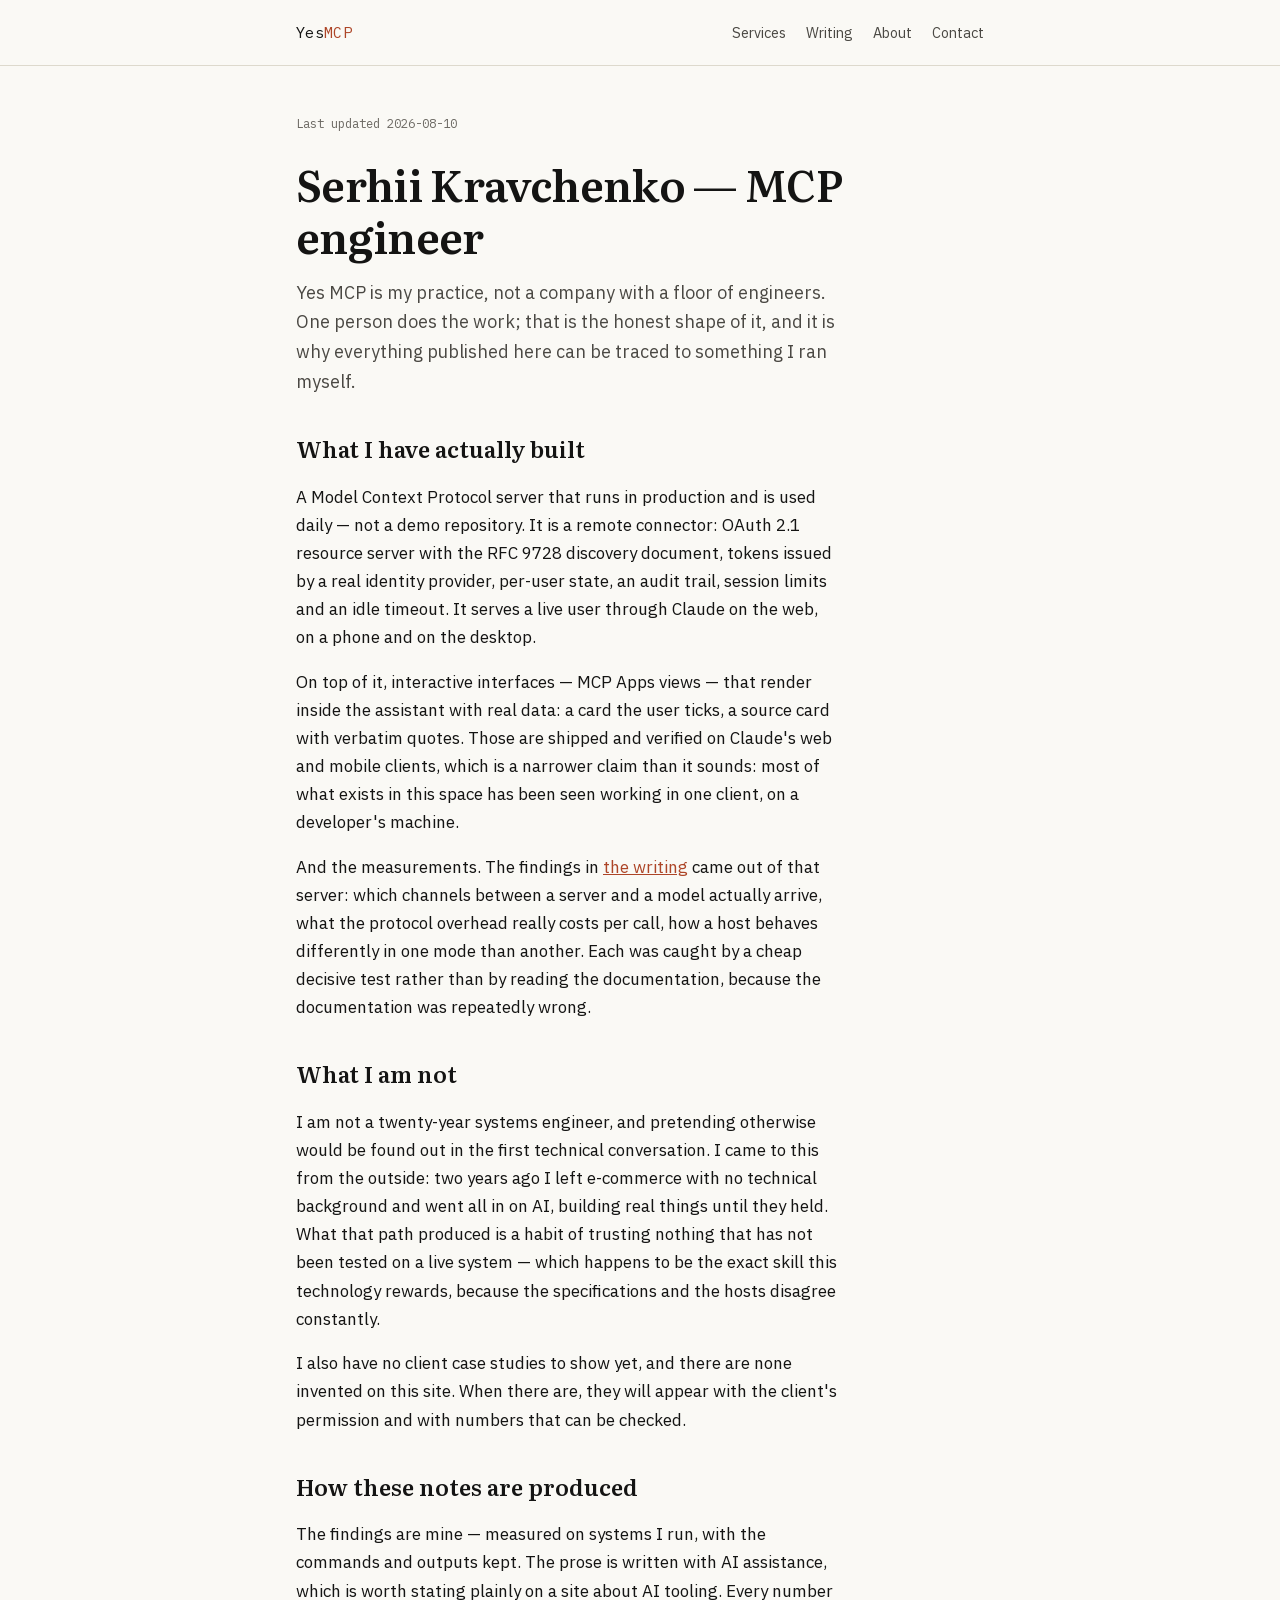
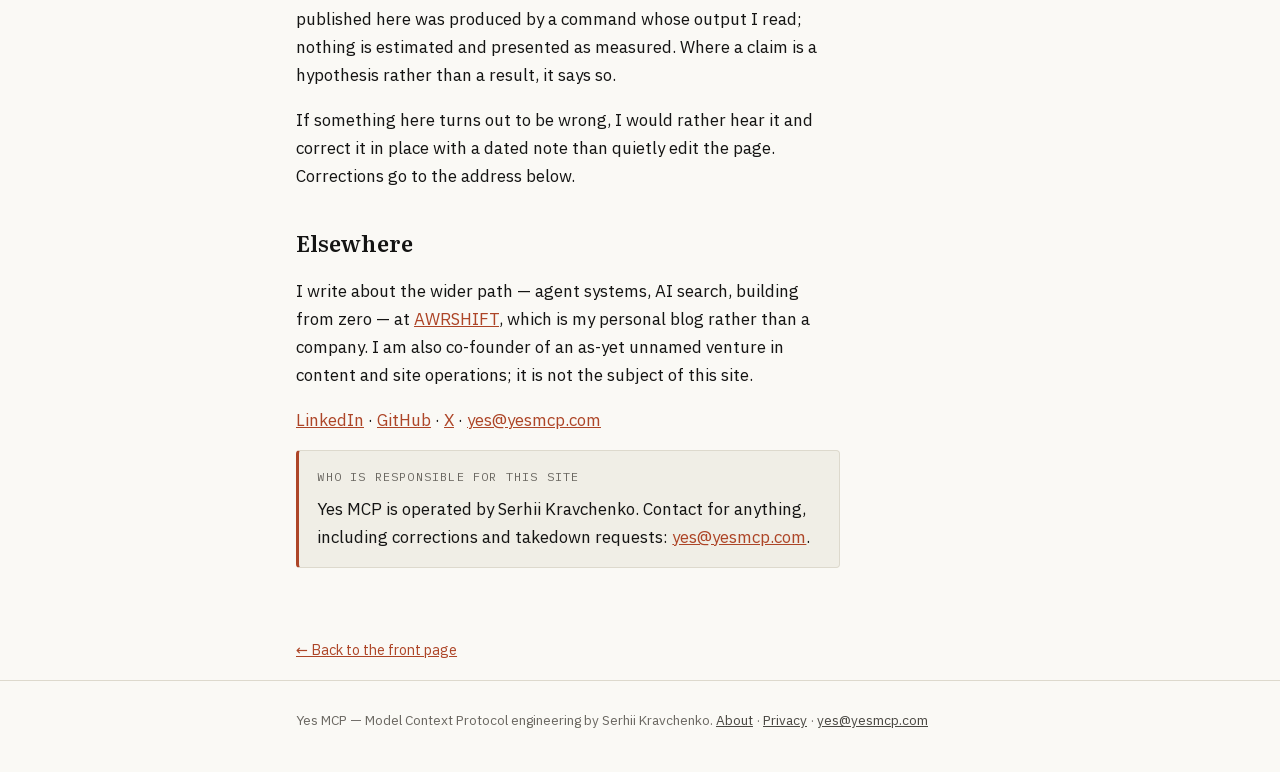
==== about/index.html @ 7359a3be "Personal identity: Serhii Kravchenko as the named MCP engineer behind the practice Owner decision 20" ====
<!doctype html>
<html lang="en">
<head>
<meta charset="utf-8">
<meta name="viewport" content="width=device-width, initial-scale=1">
<title>About — Serhii Kravchenko, MCP engineer — Yes MCP</title>
<meta name="description" content="Who runs Yes MCP, what has actually been built and measured, and how these notes are produced. Serhii Kravchenko — MCP engineer: production MCP servers, OAuth, and interactive UI inside AI assistants.">
<link rel="canonical" href="https://yesmcp.com/about/">
<meta property="og:title" content="About — Serhii Kravchenko, MCP engineer">
<meta property="og:description" content="Who runs Yes MCP, what has been built and measured, and how these notes are produced.">
<meta property="og:url" content="https://yesmcp.com/about/">
<meta property="og:type" content="profile">
<link rel="icon" type="image/svg+xml" href="/assets/favicon.svg">
<link rel="preload" href="/assets/fonts/plexsans-var.woff2" as="font" type="font/woff2" crossorigin>
<link rel="stylesheet" href="/assets/site.css">
<script type="application/ld+json">
{
  "@context": "https://schema.org",
  "@graph": [
    {
      "@type": "Person",
      "@id": "https://yesmcp.com/#serhii",
      "name": "Serhii Kravchenko",
      "jobTitle": "MCP engineer",
      "description": "MCP engineer. Builds and hardens Model Context Protocol servers for companies: production servers with OAuth 2.1, interactive MCP Apps interfaces inside AI assistants, and host-behaviour measurement. Writes up what was measured rather than what the specification promises.",
      "url": "https://yesmcp.com/about/",
      "worksFor": {"@id": "https://yesmcp.com/#organization"},
      "knowsAbout": ["Model Context Protocol", "MCP servers", "MCP Apps", "OAuth 2.1", "AI agent integration", "LLM tool design"],
      "sameAs": [
        "https://www.linkedin.com/in/awrshift/",
        "https://x.com/awrshift",
        "https://github.com/awrshift"
      ]
    },
    {
      "@type": "Organization",
      "@id": "https://yesmcp.com/#organization",
      "name": "Yes MCP",
      "url": "https://yesmcp.com/",
      "email": "yes@yesmcp.com",
      "founder": {"@id": "https://yesmcp.com/#serhii"},
      "sameAs": ["https://www.linkedin.com/company/yesmcp/"]
    },
    {
      "@type": "AboutPage",
      "@id": "https://yesmcp.com/about/#page",
      "url": "https://yesmcp.com/about/",
      "mainEntity": {"@id": "https://yesmcp.com/#serhii"},
      "isPartOf": {"@id": "https://yesmcp.com/#website"},
      "inLanguage": "en"
    }
  ]
}
</script>
</head>
<body>
<a class="skip" href="#main">Skip to content</a>

<header class="top">
  <div class="wrap top-in">
    <a class="mark" href="/">Yes<b>MCP</b></a>
    <nav class="nav"><a href="/#services">Services</a><a href="/#writing">Writing</a><a href="/about/">About</a><a href="/#contact">Contact</a></nav>
  </div>
</header>

<main class="wrap" id="main">
<article>
  <p class="meta">Last updated 2026-08-10</p>
  <h1>Serhii Kravchenko — MCP engineer</h1>

  <p class="lede">
    Yes MCP is my practice, not a company with a floor of engineers. One person does the work; that is
    the honest shape of it, and it is why everything published here can be traced to something I ran
    myself.
  </p>

  <h2>What I have actually built</h2>

  <p>
    A Model Context Protocol server that runs in production and is used daily — not a demo repository.
    It is a remote connector: OAuth 2.1 resource server with the RFC 9728 discovery document, tokens
    issued by a real identity provider, per-user state, an audit trail, session limits and an idle
    timeout. It serves a live user through Claude on the web, on a phone and on the desktop.
  </p>

  <p>
    On top of it, interactive interfaces — MCP Apps views — that render inside the assistant with real
    data: a card the user ticks, a source card with verbatim quotes. Those are shipped and verified on
    Claude's web and mobile clients, which is a narrower claim than it sounds: most of what exists in
    this space has been seen working in one client, on a developer's machine.
  </p>

  <p>
    And the measurements. The findings in <a href="/#writing">the writing</a> came out of that server:
    which channels between a server and a model actually arrive, what the protocol overhead really
    costs per call, how a host behaves differently in one mode than another. Each was caught by a
    cheap decisive test rather than by reading the documentation, because the documentation was
    repeatedly wrong.
  </p>

  <h2>What I am not</h2>

  <p>
    I am not a twenty-year systems engineer, and pretending otherwise would be found out in the first
    technical conversation. I came to this from the outside: two years ago I left e-commerce with no
    technical background and went all in on AI, building real things until they held. What that path
    produced is a habit of trusting nothing that has not been tested on a live system — which happens
    to be the exact skill this technology rewards, because the specifications and the hosts disagree
    constantly.
  </p>

  <p>
    I also have no client case studies to show yet, and there are none invented on this site. When
    there are, they will appear with the client's permission and with numbers that can be checked.
  </p>

  <h2>How these notes are produced</h2>

  <p>
    The findings are mine — measured on systems I run, with the commands and outputs kept. The prose is
    written with AI assistance, which is worth stating plainly on a site about AI tooling. Every number
    published here was produced by a command whose output I read; nothing is estimated and presented as
    measured. Where a claim is a hypothesis rather than a result, it says so.
  </p>

  <p>
    If something here turns out to be wrong, I would rather hear it and correct it in place with a
    dated note than quietly edit the page. Corrections go to the address below.
  </p>

  <h2>Elsewhere</h2>

  <p>
    I write about the wider path — agent systems, AI search, building from zero — at
    <a href="https://wp.awrshift.com/" rel="me">AWRSHIFT</a>, which is my personal blog rather than a
    company. I am also co-founder of an as-yet unnamed venture in content and site operations; it is
    not the subject of this site.
  </p>

  <p>
    <a href="https://www.linkedin.com/in/awrshift/" rel="me">LinkedIn</a> ·
    <a href="https://github.com/awrshift" rel="me">GitHub</a> ·
    <a href="https://x.com/awrshift" rel="me">X</a> ·
    <a href="mailto:yes@yesmcp.com">yes@yesmcp.com</a>
  </p>

  <div class="evidence">
    <p class="eyebrow">Who is responsible for this site</p>
    <p>
      Yes MCP is operated by Serhii Kravchenko. Contact for anything, including corrections and
      takedown requests: <a href="mailto:yes@yesmcp.com">yes@yesmcp.com</a>.
    </p>
  </div>

  <p><a class="back" href="/">← Back to the front page</a></p>
</article>
</main>

<footer>
  <div class="wrap">
    Yes MCP — Model Context Protocol engineering by Serhii Kravchenko.
    <a href="/about/">About</a> · <a href="/privacy/">Privacy</a> ·
    <a href="mailto:yes@yesmcp.com">yes@yesmcp.com</a>
  </div>
</footer>

</body>
</html>
---- assets/site.css ----
/* Yes MCP — expertise showcase. One stylesheet, no framework, no external domains.
   Fonts are self-hosted subsets carried over from the v2 landing (128 KB total). */

@font-face {
  font-family: 'Literata';
  src: url('/assets/fonts/literata-var.woff2') format('woff2-variations');
  font-weight: 200 900; font-style: normal; font-display: swap;
}
@font-face {
  font-family: 'Literata';
  src: url('/assets/fonts/literata-italic-600.woff2') format('woff2');
  font-weight: 600; font-style: italic; font-display: swap;
}
@font-face {
  font-family: 'Plex Sans';
  src: url('/assets/fonts/plexsans-var.woff2') format('woff2-variations');
  font-weight: 100 700; font-style: normal; font-display: swap;
}
@font-face {
  font-family: 'Plex Mono';
  src: url('/assets/fonts/plexmono-400.woff2') format('woff2');
  font-weight: 400; font-style: normal; font-display: swap;
}

:root {
  --paper: #faf9f5;
  --paper-2: #f0eee6;
  --ink: #141413;
  --ink-2: #4a4843;
  --ink-3: #6b6862;   /* 5.27:1 on paper, 4.78:1 on paper-2 — WCAG AA at any size (was #77746c = 4.43/4.02, failed) */
  --rule: #ddd9cd;
  --accent: #ad4527;  /* 5.45:1 / 4.94:1 — AA on both surfaces (was #b8492a = 4.49 on paper-2, borderline) */
  --measure: 34rem;
  color-scheme: light;
}

*, *::before, *::after { box-sizing: border-box; }
html { -webkit-text-size-adjust: 100%; }
body {
  margin: 0;
  background: var(--paper);
  color: var(--ink);
  font-family: 'Plex Sans', ui-sans-serif, system-ui, sans-serif;
  font-size: 17px;
  line-height: 1.65;
  font-synthesis-weight: none;
}

/* Skip-link: keyboard users should not tab the masthead on every page. */
.skip {
  position: absolute; left: -9999px; top: 0; z-index: 10;
  background: var(--ink); color: var(--paper); padding: 0.6rem 1rem;
  text-decoration: none; border-radius: 0 0 4px 0;
}
.skip:focus { left: 0; }

/* ── layout ─────────────────────────────────────────────────────────── */
.wrap { max-width: 46rem; margin: 0 auto; padding: 0 1.5rem; }
main { padding-bottom: 5rem; }
section { padding: 3.5rem 0; border-top: 1px solid var(--rule); }
section:first-of-type { border-top: 0; }

/* ── masthead ───────────────────────────────────────────────────────── */
.top { border-bottom: 1px solid var(--rule); }
.top-in {
  display: flex; align-items: baseline; justify-content: space-between;
  gap: 1rem; padding-top: 1.25rem; padding-bottom: 1.25rem;
}
.mark {
  font-family: 'Plex Mono', ui-monospace, monospace;
  font-size: 0.95rem; letter-spacing: 0.02em;
  text-decoration: none; color: var(--ink); white-space: nowrap;
}
.mark b { font-weight: 400; color: var(--accent); }
.nav { display: flex; gap: 1.25rem; font-size: 0.9rem; }
.nav a { color: var(--ink-2); text-decoration: none; }
.nav a:hover { color: var(--accent); }

/* ── type ───────────────────────────────────────────────────────────── */
h1, h2, h3 { font-family: 'Literata', Georgia, serif; font-weight: 600; line-height: 1.2; }
h1 { font-size: clamp(1.9rem, 4.5vw, 2.7rem); margin: 0 0 1rem; letter-spacing: -0.015em; }
h2 { font-size: 1.4rem; margin: 0 0 1.25rem; }
h3 { font-size: 1.06rem; margin: 0 0 0.35rem; font-weight: 600; }
p { margin: 0 0 1.05rem; max-width: var(--measure); }
a { color: var(--accent); }
.lede { font-size: 1.12rem; color: var(--ink-2); max-width: var(--measure); }
.eyebrow {
  font-family: 'Plex Mono', monospace; font-size: 0.74rem; letter-spacing: 0.1em;
  text-transform: uppercase; color: var(--ink-3); margin: 0 0 0.9rem;
}
code, .mono { font-family: 'Plex Mono', ui-monospace, monospace; font-size: 0.88em; }
code { background: var(--paper-2); padding: 0.1em 0.32em; border-radius: 3px; }
pre {
  background: var(--paper-2); border: 1px solid var(--rule); border-radius: 6px;
  padding: 0.9rem 1rem; overflow-x: auto; font-size: 0.82rem; line-height: 1.55;
  margin: 0 0 1.4rem;
}
pre code { background: none; padding: 0; }
blockquote {
  margin: 0 0 1.4rem; padding-left: 1rem; border-left: 3px solid var(--rule);
  color: var(--ink-2); font-style: italic;
}

/* ── services ───────────────────────────────────────────────────────── */
.grid { display: grid; gap: 1.6rem; grid-template-columns: 1fr; }
@media (min-width: 44rem) { .grid { grid-template-columns: 1fr 1fr; gap: 1.8rem 2.4rem; } }
.grid p { font-size: 0.96rem; color: var(--ink-2); margin: 0; }

/* ── writing list ───────────────────────────────────────────────────── */
.posts { list-style: none; margin: 0; padding: 0; }
.posts li { padding: 1.15rem 0; border-top: 1px solid var(--rule); }
.posts li:first-child { border-top: 0; padding-top: 0; }
.posts a { text-decoration: none; color: var(--ink); }
.posts a:hover .t { color: var(--accent); }
.posts .t { font-family: 'Literata', Georgia, serif; font-size: 1.1rem; font-weight: 600; display: block; }
.posts .d {
  font-family: 'Plex Mono', monospace; font-size: 0.75rem; color: var(--ink-3);
  display: block; margin-bottom: 0.2rem;
}
.posts .s { font-size: 0.95rem; color: var(--ink-2); margin: 0.3rem 0 0; max-width: var(--measure); }

/* ── article ────────────────────────────────────────────────────────── */
article { padding: 3rem 0 0; }
article h2 { margin-top: 2.5rem; }
article ul { max-width: var(--measure); padding-left: 1.15rem; }
article li { margin-bottom: 0.5rem; }
.meta {
  font-family: 'Plex Mono', monospace; font-size: 0.76rem; color: var(--ink-3);
  margin: 0 0 1.5rem;
}
.back { display: inline-block; margin-top: 3rem; font-size: 0.9rem; }

/* Facts we measured ourselves get a visible frame — the whole point of this site. */
.evidence {
  background: var(--paper-2); border: 1px solid var(--rule); border-left: 3px solid var(--accent);
  border-radius: 4px; padding: 1rem 1.15rem; margin: 0 0 1.4rem; max-width: var(--measure);
}
.evidence p:last-child { margin-bottom: 0; }
.evidence .eyebrow { margin-bottom: 0.5rem; }

/* ── contact ────────────────────────────────────────────────────────── */
.cta-row { display: flex; flex-wrap: wrap; gap: 0.7rem; margin-top: 1.3rem; }
.btn {
  display: inline-block; padding: 0.68rem 1.25rem; border-radius: 5px;
  text-decoration: none; font-size: 0.95rem; border: 1px solid var(--ink);
}
.btn-primary { background: var(--ink); color: var(--paper); }
.btn-primary:hover { background: var(--accent); border-color: var(--accent); }
.btn-ghost { color: var(--ink); }
.btn-ghost:hover { border-color: var(--accent); color: var(--accent); }

/* ── footer ─────────────────────────────────────────────────────────── */
footer {
  border-top: 1px solid var(--rule); padding: 1.75rem 0 2.5rem;
  font-size: 0.85rem; color: var(--ink-3);
}
footer a { color: var(--ink-2); }
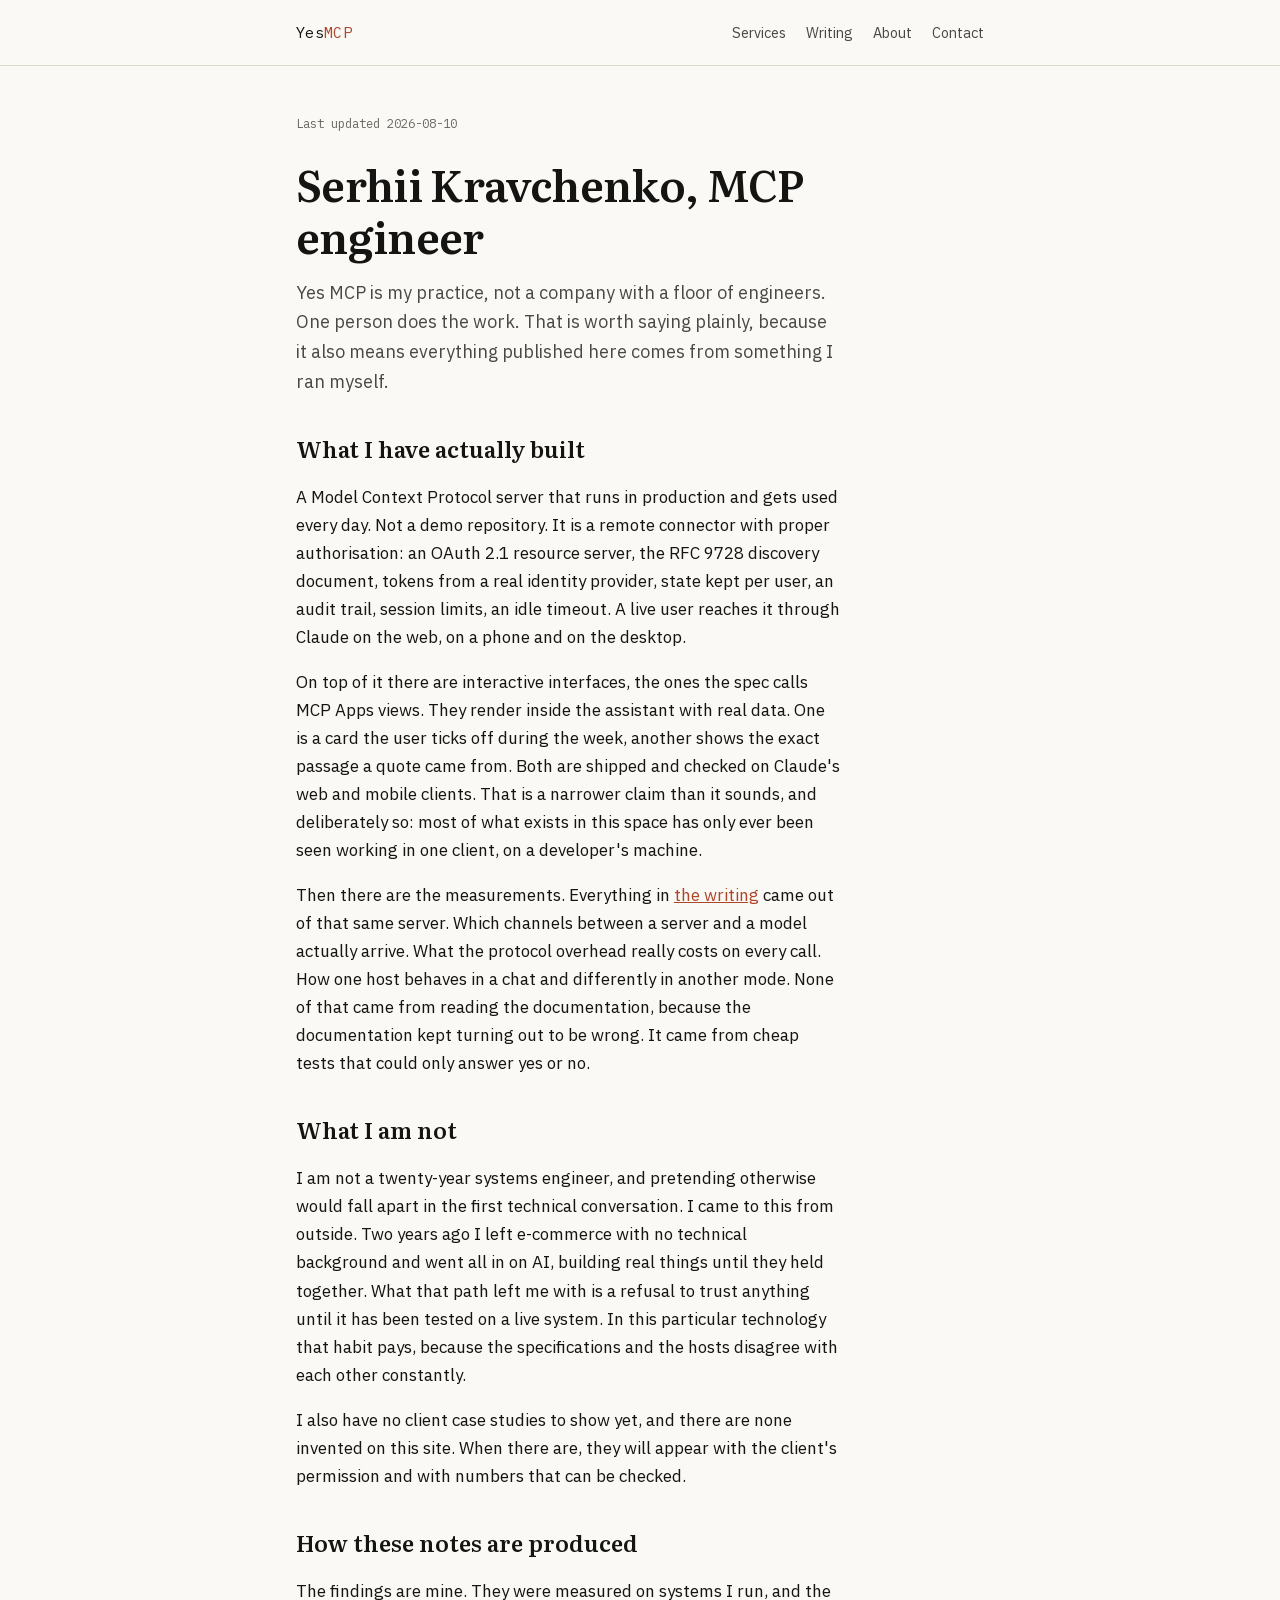
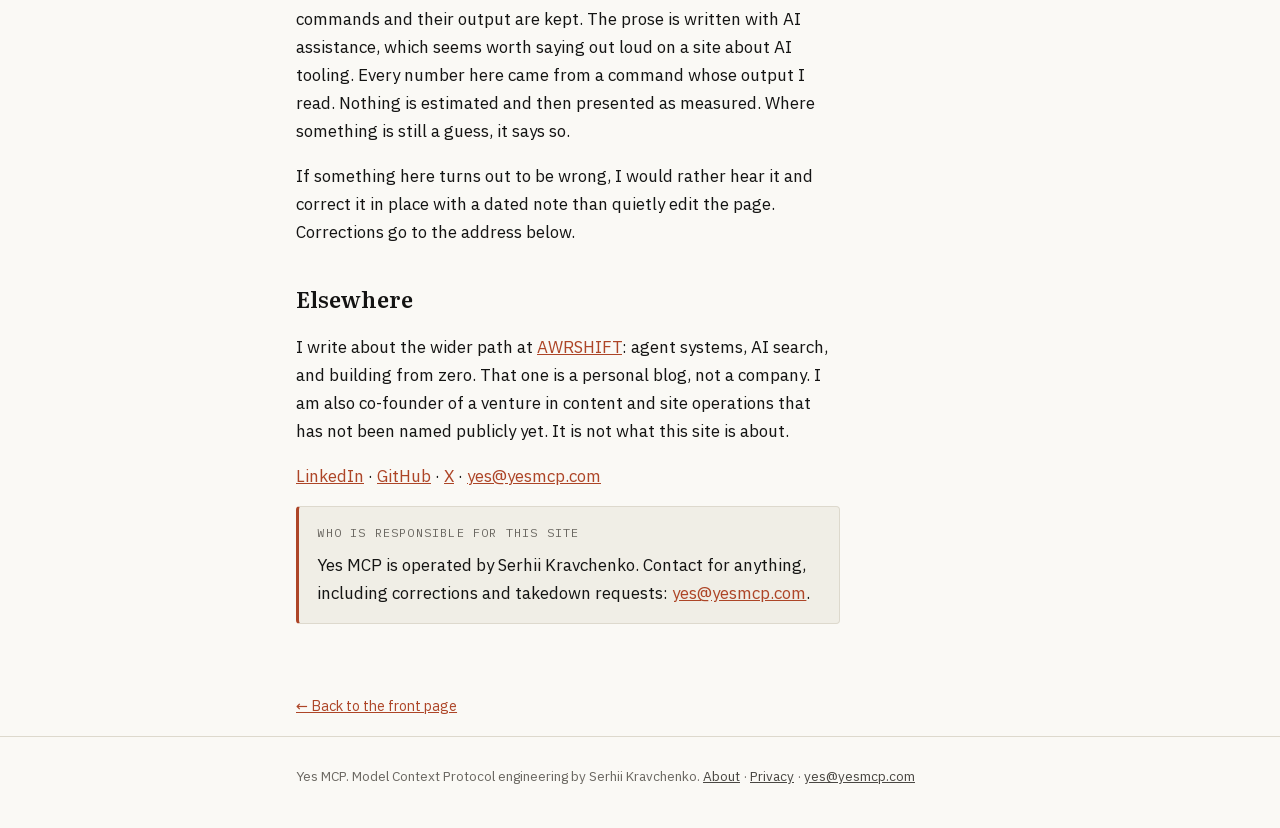
==== commit da650e58: "Edit pass: remove every em-dash and the machine cadence with it Owner feedback: the text read like A" ====
--- a/about/index.html
+++ b/about/index.html
@@ -3,10 +3,10 @@
 <head>
 <meta charset="utf-8">
 <meta name="viewport" content="width=device-width, initial-scale=1">
-<title>About — Serhii Kravchenko, MCP engineer — Yes MCP</title>
-<meta name="description" content="Who runs Yes MCP, what has actually been built and measured, and how these notes are produced. Serhii Kravchenko — MCP engineer: production MCP servers, OAuth, and interactive UI inside AI assistants.">
+<title>About: Serhii Kravchenko, MCP engineer | Yes MCP</title>
+<meta name="description" content="Who runs Yes MCP, what has actually been built and measured, and how these notes are produced. Serhii Kravchenko, MCP engineer: production MCP servers, OAuth, and interactive UI inside AI assistants.">
 <link rel="canonical" href="https://yesmcp.com/about/">
-<meta property="og:title" content="About — Serhii Kravchenko, MCP engineer">
+<meta property="og:title" content="About: Serhii Kravchenko, MCP engineer">
 <meta property="og:description" content="Who runs Yes MCP, what has been built and measured, and how these notes are produced.">
 <meta property="og:url" content="https://yesmcp.com/about/">
 <meta property="og:type" content="profile">
@@ -22,7 +22,7 @@
       "@id": "https://yesmcp.com/#serhii",
       "name": "Serhii Kravchenko",
       "jobTitle": "MCP engineer",
-      "description": "MCP engineer. Builds and hardens Model Context Protocol servers for companies: production servers with OAuth 2.1, interactive MCP Apps interfaces inside AI assistants, and host-behaviour measurement. Writes up what was measured rather than what the specification promises.",
+      "description": "MCP engineer. Builds and hardens Model Context Protocol servers for companies: production servers with OAuth 2.1, interactive MCP Apps interfaces inside AI assistants, and measurement of how hosts really behave. Writes up what was measured, not what the specification promises.",
       "url": "https://yesmcp.com/about/",
       "worksFor": {"@id": "https://yesmcp.com/#organization"},
       "knowsAbout": ["Model Context Protocol", "MCP servers", "MCP Apps", "OAuth 2.1", "AI agent integration", "LLM tool design"],
@@ -66,47 +66,49 @@
 <main class="wrap" id="main">
 <article>
   <p class="meta">Last updated 2026-08-10</p>
-  <h1>Serhii Kravchenko — MCP engineer</h1>
+  <h1>Serhii Kravchenko, MCP engineer</h1>
 
   <p class="lede">
-    Yes MCP is my practice, not a company with a floor of engineers. One person does the work; that is
-    the honest shape of it, and it is why everything published here can be traced to something I ran
+    Yes MCP is my practice, not a company with a floor of engineers. One person does the work. That is
+    worth saying plainly, because it also means everything published here comes from something I ran
     myself.
   </p>
 
   <h2>What I have actually built</h2>
 
   <p>
-    A Model Context Protocol server that runs in production and is used daily — not a demo repository.
-    It is a remote connector: OAuth 2.1 resource server with the RFC 9728 discovery document, tokens
-    issued by a real identity provider, per-user state, an audit trail, session limits and an idle
-    timeout. It serves a live user through Claude on the web, on a phone and on the desktop.
+    A Model Context Protocol server that runs in production and gets used every day. Not a demo
+    repository. It is a remote connector with proper authorisation: an OAuth 2.1 resource server,
+    the RFC 9728 discovery document, tokens from a real identity provider, state kept per user, an
+    audit trail, session limits, an idle timeout. A live user reaches it through Claude on the web,
+    on a phone and on the desktop.
   </p>
 
   <p>
-    On top of it, interactive interfaces — MCP Apps views — that render inside the assistant with real
-    data: a card the user ticks, a source card with verbatim quotes. Those are shipped and verified on
-    Claude's web and mobile clients, which is a narrower claim than it sounds: most of what exists in
-    this space has been seen working in one client, on a developer's machine.
+    On top of it there are interactive interfaces, the ones the spec calls MCP Apps views. They render
+    inside the assistant with real data. One is a card the user ticks off during the week, another shows
+    the exact passage a quote came from. Both are shipped and checked on Claude's web and mobile
+    clients. That is a narrower claim than it sounds, and deliberately so: most of what exists in this
+    space has only ever been seen working in one client, on a developer's machine.
   </p>
 
   <p>
-    And the measurements. The findings in <a href="/#writing">the writing</a> came out of that server:
-    which channels between a server and a model actually arrive, what the protocol overhead really
-    costs per call, how a host behaves differently in one mode than another. Each was caught by a
-    cheap decisive test rather than by reading the documentation, because the documentation was
-    repeatedly wrong.
+    Then there are the measurements. Everything in <a href="/#writing">the writing</a> came out of that
+    same server. Which channels between a server and a model actually arrive. What the protocol
+    overhead really costs on every call. How one host behaves in a chat and differently in another
+    mode. None of that came from reading the documentation, because the documentation kept turning
+    out to be wrong. It came from cheap tests that could only answer yes or no.
   </p>
 
   <h2>What I am not</h2>
 
   <p>
-    I am not a twenty-year systems engineer, and pretending otherwise would be found out in the first
-    technical conversation. I came to this from the outside: two years ago I left e-commerce with no
-    technical background and went all in on AI, building real things until they held. What that path
-    produced is a habit of trusting nothing that has not been tested on a live system — which happens
-    to be the exact skill this technology rewards, because the specifications and the hosts disagree
-    constantly.
+    I am not a twenty-year systems engineer, and pretending otherwise would fall apart in the first
+    technical conversation. I came to this from outside. Two years ago I left e-commerce with no
+    technical background and went all in on AI, building real things until they held together. What
+    that path left me with is a refusal to trust anything until it has been tested on a live system.
+    In this particular technology that habit pays, because the specifications and the hosts disagree
+    with each other constantly.
   </p>
 
   <p>
@@ -117,10 +119,10 @@
   <h2>How these notes are produced</h2>
 
   <p>
-    The findings are mine — measured on systems I run, with the commands and outputs kept. The prose is
-    written with AI assistance, which is worth stating plainly on a site about AI tooling. Every number
-    published here was produced by a command whose output I read; nothing is estimated and presented as
-    measured. Where a claim is a hypothesis rather than a result, it says so.
+    The findings are mine. They were measured on systems I run, and the commands and their output are
+    kept. The prose is written with AI assistance, which seems worth saying out loud on a site about AI
+    tooling. Every number here came from a command whose output I read. Nothing is estimated and then
+    presented as measured. Where something is still a guess, it says so.
   </p>
 
   <p>
@@ -131,10 +133,10 @@
   <h2>Elsewhere</h2>
 
   <p>
-    I write about the wider path — agent systems, AI search, building from zero — at
-    <a href="https://wp.awrshift.com/" rel="me">AWRSHIFT</a>, which is my personal blog rather than a
-    company. I am also co-founder of an as-yet unnamed venture in content and site operations; it is
-    not the subject of this site.
+    I write about the wider path at <a href="https://wp.awrshift.com/" rel="me">AWRSHIFT</a>: agent
+    systems, AI search, and building from zero. That one is a personal blog, not a company. I am also
+    co-founder of a venture in content and site operations that has not been named publicly yet. It is
+    not what this site is about.
   </p>
 
   <p>
@@ -158,7 +160,7 @@
 
 <footer>
   <div class="wrap">
-    Yes MCP — Model Context Protocol engineering by Serhii Kravchenko.
+    Yes MCP. Model Context Protocol engineering by Serhii Kravchenko.
     <a href="/about/">About</a> · <a href="/privacy/">Privacy</a> ·
     <a href="mailto:yes@yesmcp.com">yes@yesmcp.com</a>
   </div>
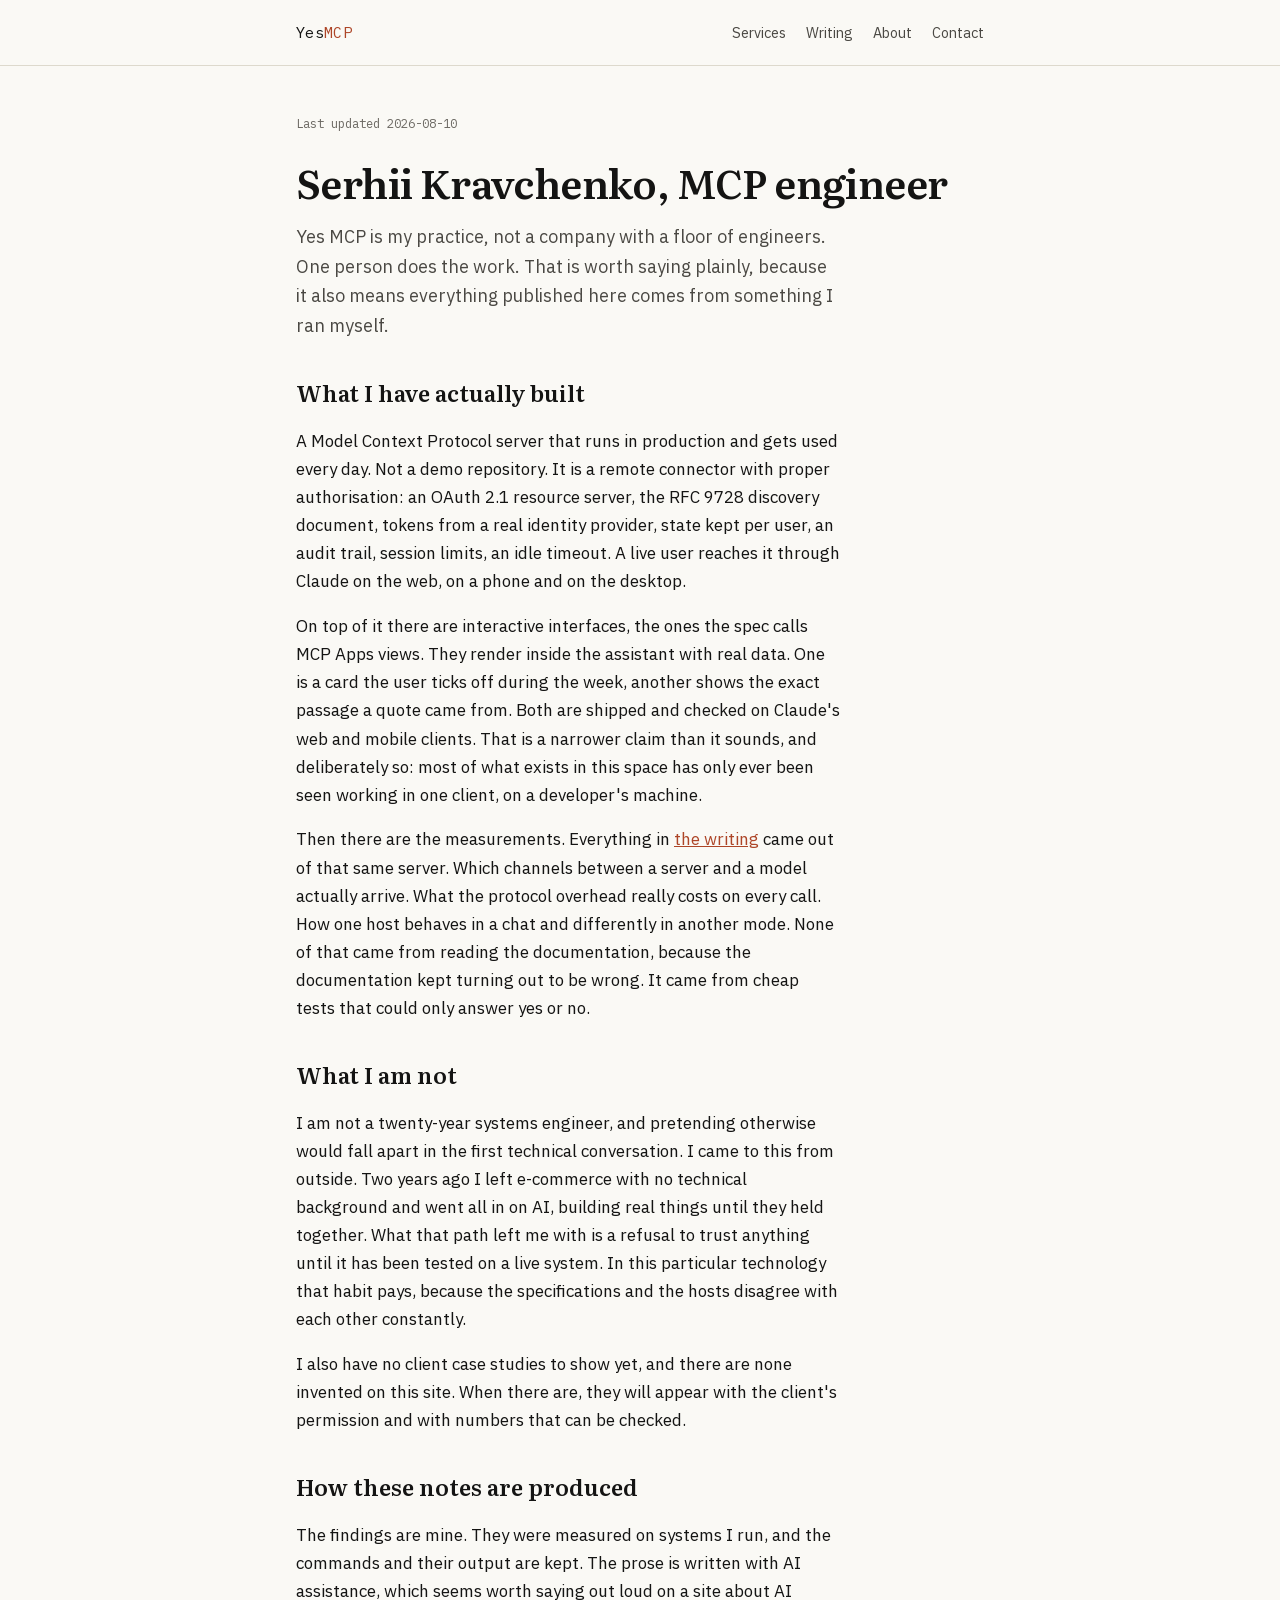
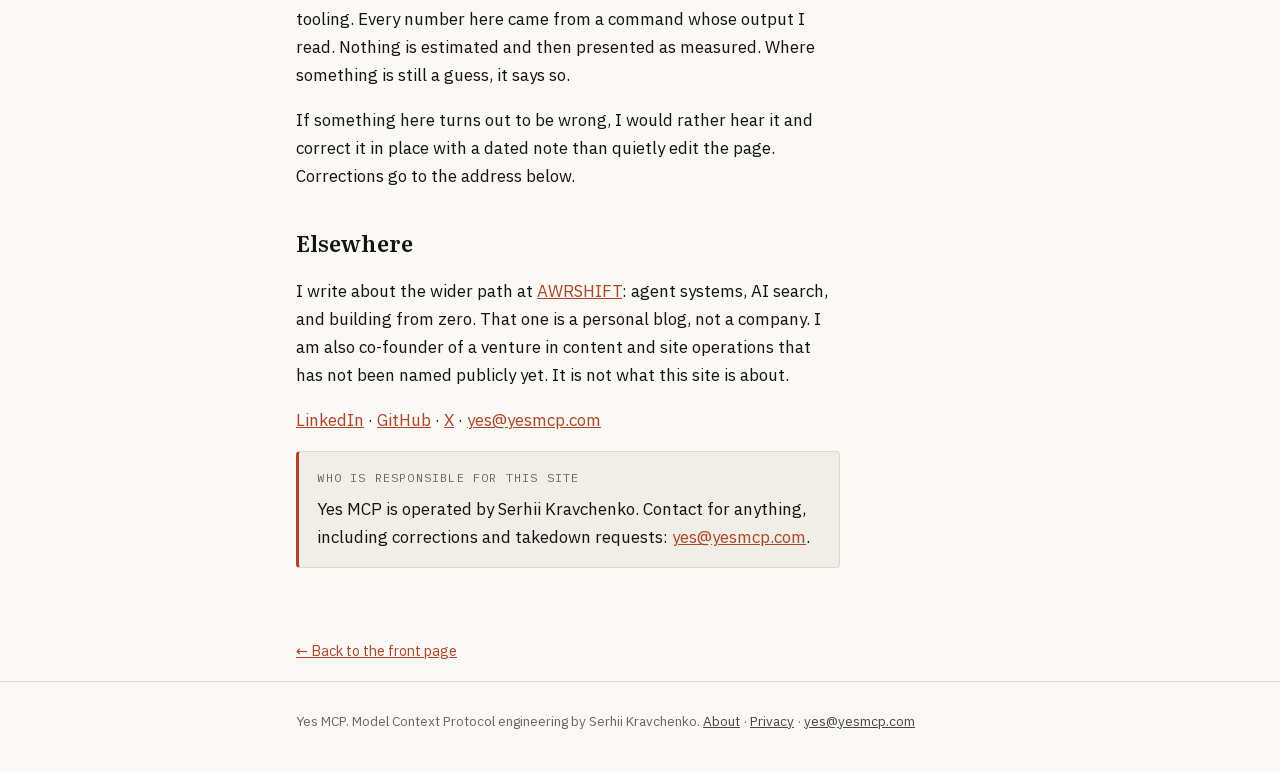
==== commit 6c7c26b9: "About: name and title hold one line on desktop Measured rather than guessed: at the shared h1 size t" ====
--- a/about/index.html
+++ b/about/index.html
@@ -66,7 +66,7 @@
 <main class="wrap" id="main">
 <article>
   <p class="meta">Last updated 2026-08-10</p>
-  <h1>Serhii Kravchenko, MCP engineer</h1>
+  <h1 class="h1-name">Serhii Kravchenko, MCP engineer</h1>
 
   <p class="lede">
     Yes MCP is my practice, not a company with a floor of engineers. One person does the work. That is
--- a/assets/site.css
+++ b/assets/site.css
@@ -79,6 +79,14 @@
 /* ── type ───────────────────────────────────────────────────────────── */
 h1, h2, h3 { font-family: 'Literata', Georgia, serif; font-weight: 600; line-height: 1.2; }
 h1 { font-size: clamp(1.9rem, 4.5vw, 2.7rem); margin: 0 0 1rem; letter-spacing: -0.015em; }
+/* Имя + должность должны стоять одной строкой на десктопе: при 2.7rem строка
+   шире колонки ровно на 10px (замерено 2026-08-10, 698px против 688px).
+   На узком экране 30 знаков в строку не влезут ни при каком читаемом кегле,
+   поэтому там разрешаем перенос и балансируем его по запятой. */
+h1.h1-name {
+  font-size: clamp(1.55rem, 3.4vw, 2.5rem);
+  text-wrap: balance;
+}
 h2 { font-size: 1.4rem; margin: 0 0 1.25rem; }
 h3 { font-size: 1.06rem; margin: 0 0 0.35rem; font-weight: 600; }
 p { margin: 0 0 1.05rem; max-width: var(--measure); }
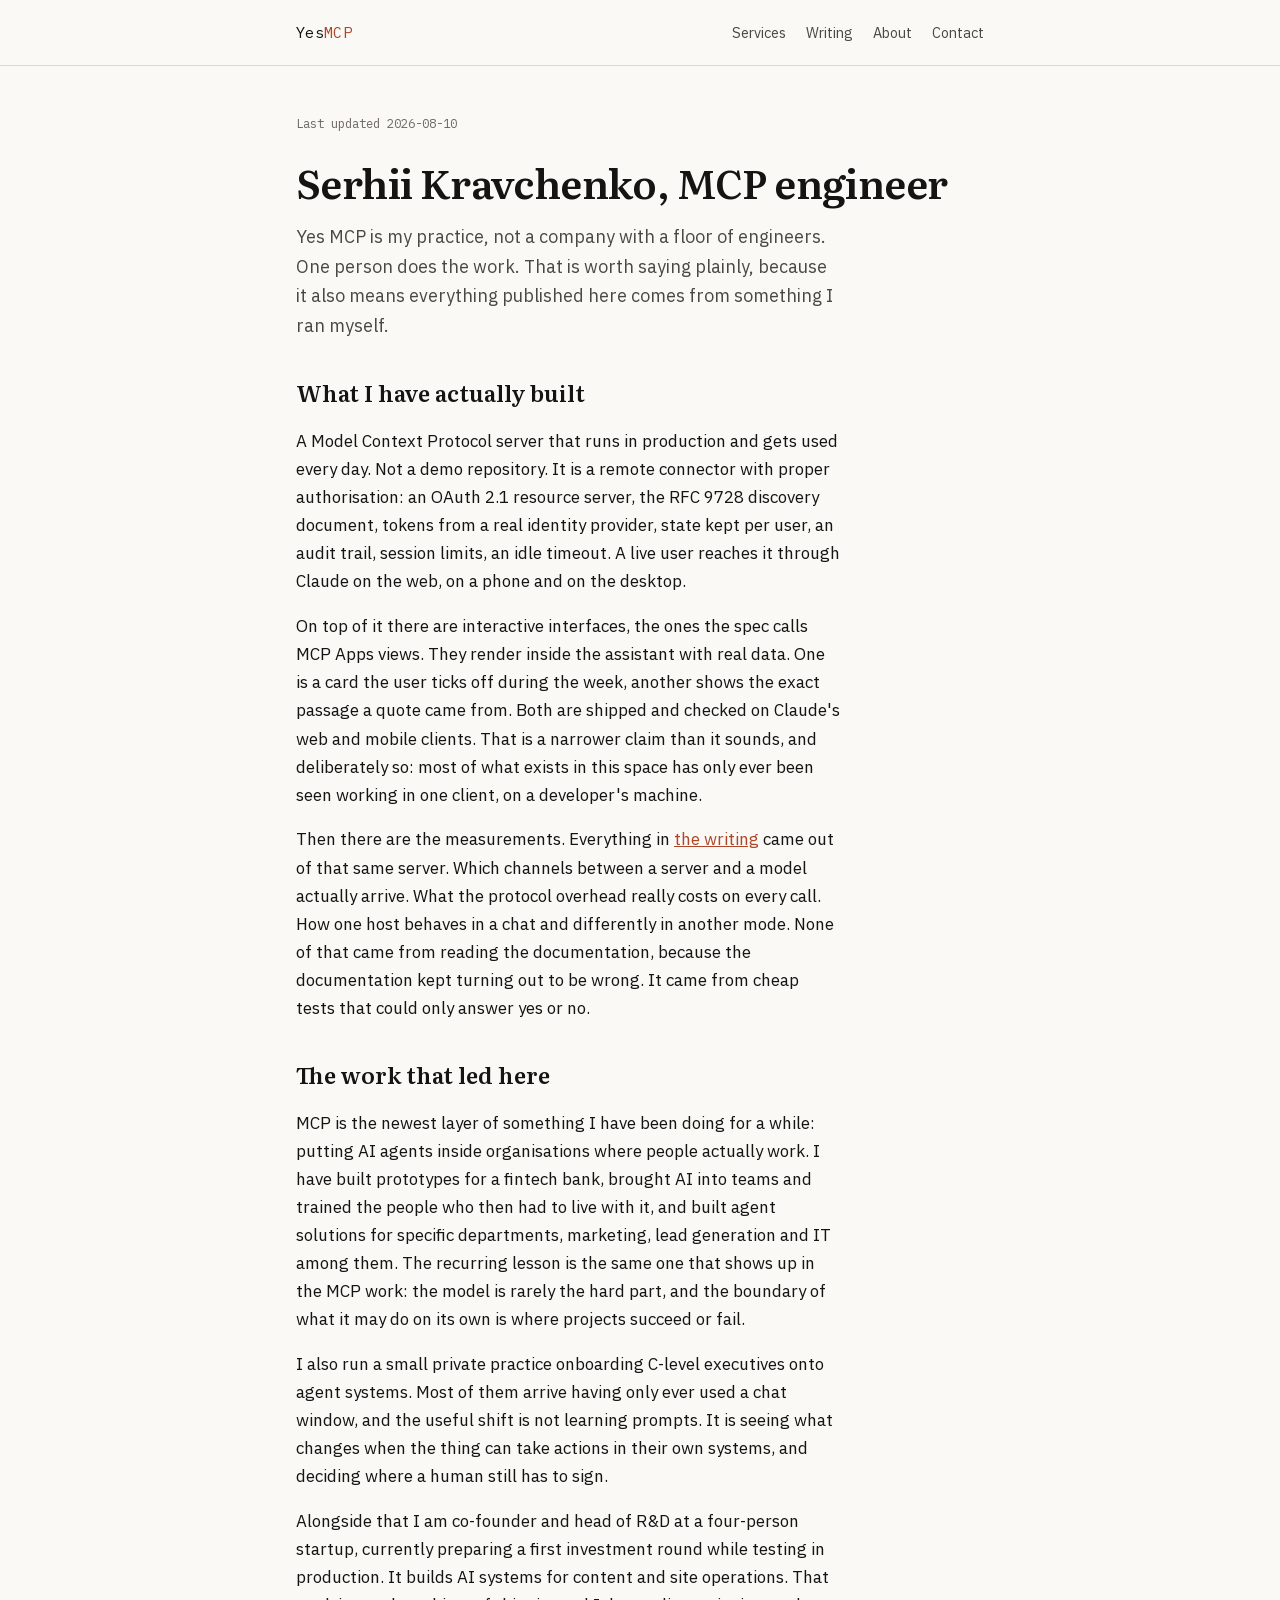
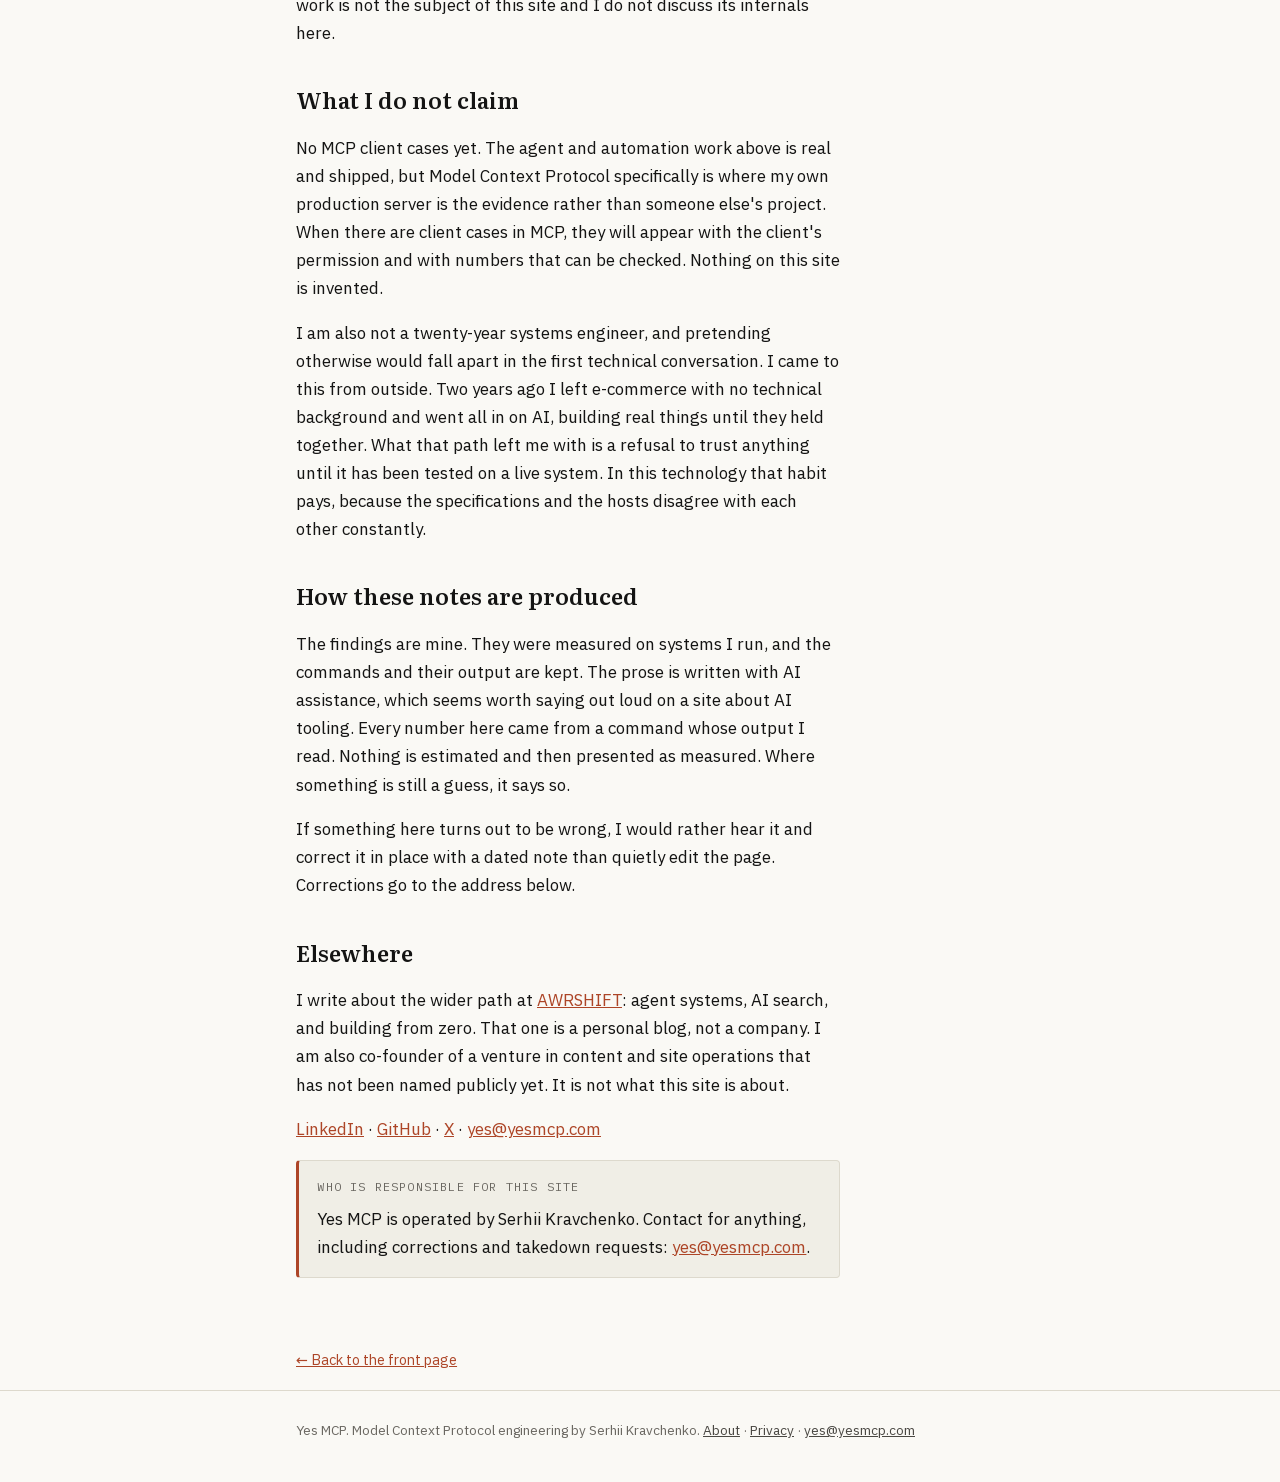
==== commit 9ccafcad: "About: correct the record, the missing cases were only ever an MCP gap The page claimed no client ca" ====
--- a/about/index.html
+++ b/about/index.html
@@ -4,7 +4,7 @@
 <meta charset="utf-8">
 <meta name="viewport" content="width=device-width, initial-scale=1">
 <title>About: Serhii Kravchenko, MCP engineer | Yes MCP</title>
-<meta name="description" content="Who runs Yes MCP, what has actually been built and measured, and how these notes are produced. Serhii Kravchenko, MCP engineer: production MCP servers, OAuth, and interactive UI inside AI assistants.">
+<meta name="description" content="Who runs Yes MCP: Serhii Kravchenko, MCP engineer. A production MCP server with OAuth and interactive UI inside AI assistants, plus years of putting AI agents into real teams across HR, sales, marketing and IT.">
 <link rel="canonical" href="https://yesmcp.com/about/">
 <meta property="og:title" content="About: Serhii Kravchenko, MCP engineer">
 <meta property="og:description" content="Who runs Yes MCP, what has been built and measured, and how these notes are produced.">
@@ -22,10 +22,10 @@
       "@id": "https://yesmcp.com/#serhii",
       "name": "Serhii Kravchenko",
       "jobTitle": "MCP engineer",
-      "description": "MCP engineer. Builds and hardens Model Context Protocol servers for companies: production servers with OAuth 2.1, interactive MCP Apps interfaces inside AI assistants, and measurement of how hosts really behave. Writes up what was measured, not what the specification promises.",
+      "description": "MCP engineer. Builds and hardens Model Context Protocol servers for companies: production servers with OAuth 2.1, interactive MCP Apps interfaces inside AI assistants, and measurement of how hosts really behave. Has deployed AI agents inside organisations across HR, sales, marketing, lead generation and IT, trained the teams that use them, and onboards C-level executives onto agent systems. Co-founder and head of R&D at a startup building AI systems for content and site operations.",
       "url": "https://yesmcp.com/about/",
       "worksFor": {"@id": "https://yesmcp.com/#organization"},
-      "knowsAbout": ["Model Context Protocol", "MCP servers", "MCP Apps", "OAuth 2.1", "AI agent integration", "LLM tool design"],
+      "knowsAbout": ["Model Context Protocol", "MCP servers", "MCP Apps", "OAuth 2.1", "AI agent integration", "LLM tool design", "AI adoption in organisations", "agent systems for HR and sales", "executive AI onboarding"],
       "sameAs": [
         "https://www.linkedin.com/in/awrshift/",
         "https://x.com/awrshift",
@@ -100,20 +100,46 @@
     out to be wrong. It came from cheap tests that could only answer yes or no.
   </p>
 
-  <h2>What I am not</h2>
+  <h2>The work that led here</h2>
 
   <p>
-    I am not a twenty-year systems engineer, and pretending otherwise would fall apart in the first
-    technical conversation. I came to this from outside. Two years ago I left e-commerce with no
-    technical background and went all in on AI, building real things until they held together. What
-    that path left me with is a refusal to trust anything until it has been tested on a live system.
-    In this particular technology that habit pays, because the specifications and the hosts disagree
-    with each other constantly.
+    MCP is the newest layer of something I have been doing for a while: putting AI agents inside
+    organisations where people actually work. I have built prototypes for a fintech bank, brought AI
+    into teams and trained the people who then had to live with it, and built agent solutions for
+    specific departments, marketing, lead generation and IT among them. The recurring lesson is the
+    same one that shows up in the MCP work: the model is rarely the hard part, and the boundary of
+    what it may do on its own is where projects succeed or fail.
   </p>
 
   <p>
-    I also have no client case studies to show yet, and there are none invented on this site. When
-    there are, they will appear with the client's permission and with numbers that can be checked.
+    I also run a small private practice onboarding C-level executives onto agent systems. Most of
+    them arrive having only ever used a chat window, and the useful shift is not learning prompts.
+    It is seeing what changes when the thing can take actions in their own systems, and deciding
+    where a human still has to sign.
+  </p>
+
+  <p>
+    Alongside that I am co-founder and head of R&amp;D at a four-person startup, currently preparing
+    a first investment round while testing in production. It builds AI systems for content and site
+    operations. That work is not the subject of this site and I do not discuss its internals here.
+  </p>
+
+  <h2>What I do not claim</h2>
+
+  <p>
+    No MCP client cases yet. The agent and automation work above is real and shipped, but Model
+    Context Protocol specifically is where my own production server is the evidence rather than
+    someone else's project. When there are client cases in MCP, they will appear with the client's
+    permission and with numbers that can be checked. Nothing on this site is invented.
+  </p>
+
+  <p>
+    I am also not a twenty-year systems engineer, and pretending otherwise would fall apart in the
+    first technical conversation. I came to this from outside. Two years ago I left e-commerce with
+    no technical background and went all in on AI, building real things until they held together.
+    What that path left me with is a refusal to trust anything until it has been tested on a live
+    system. In this technology that habit pays, because the specifications and the hosts disagree
+    with each other constantly.
   </p>
 
   <h2>How these notes are produced</h2>
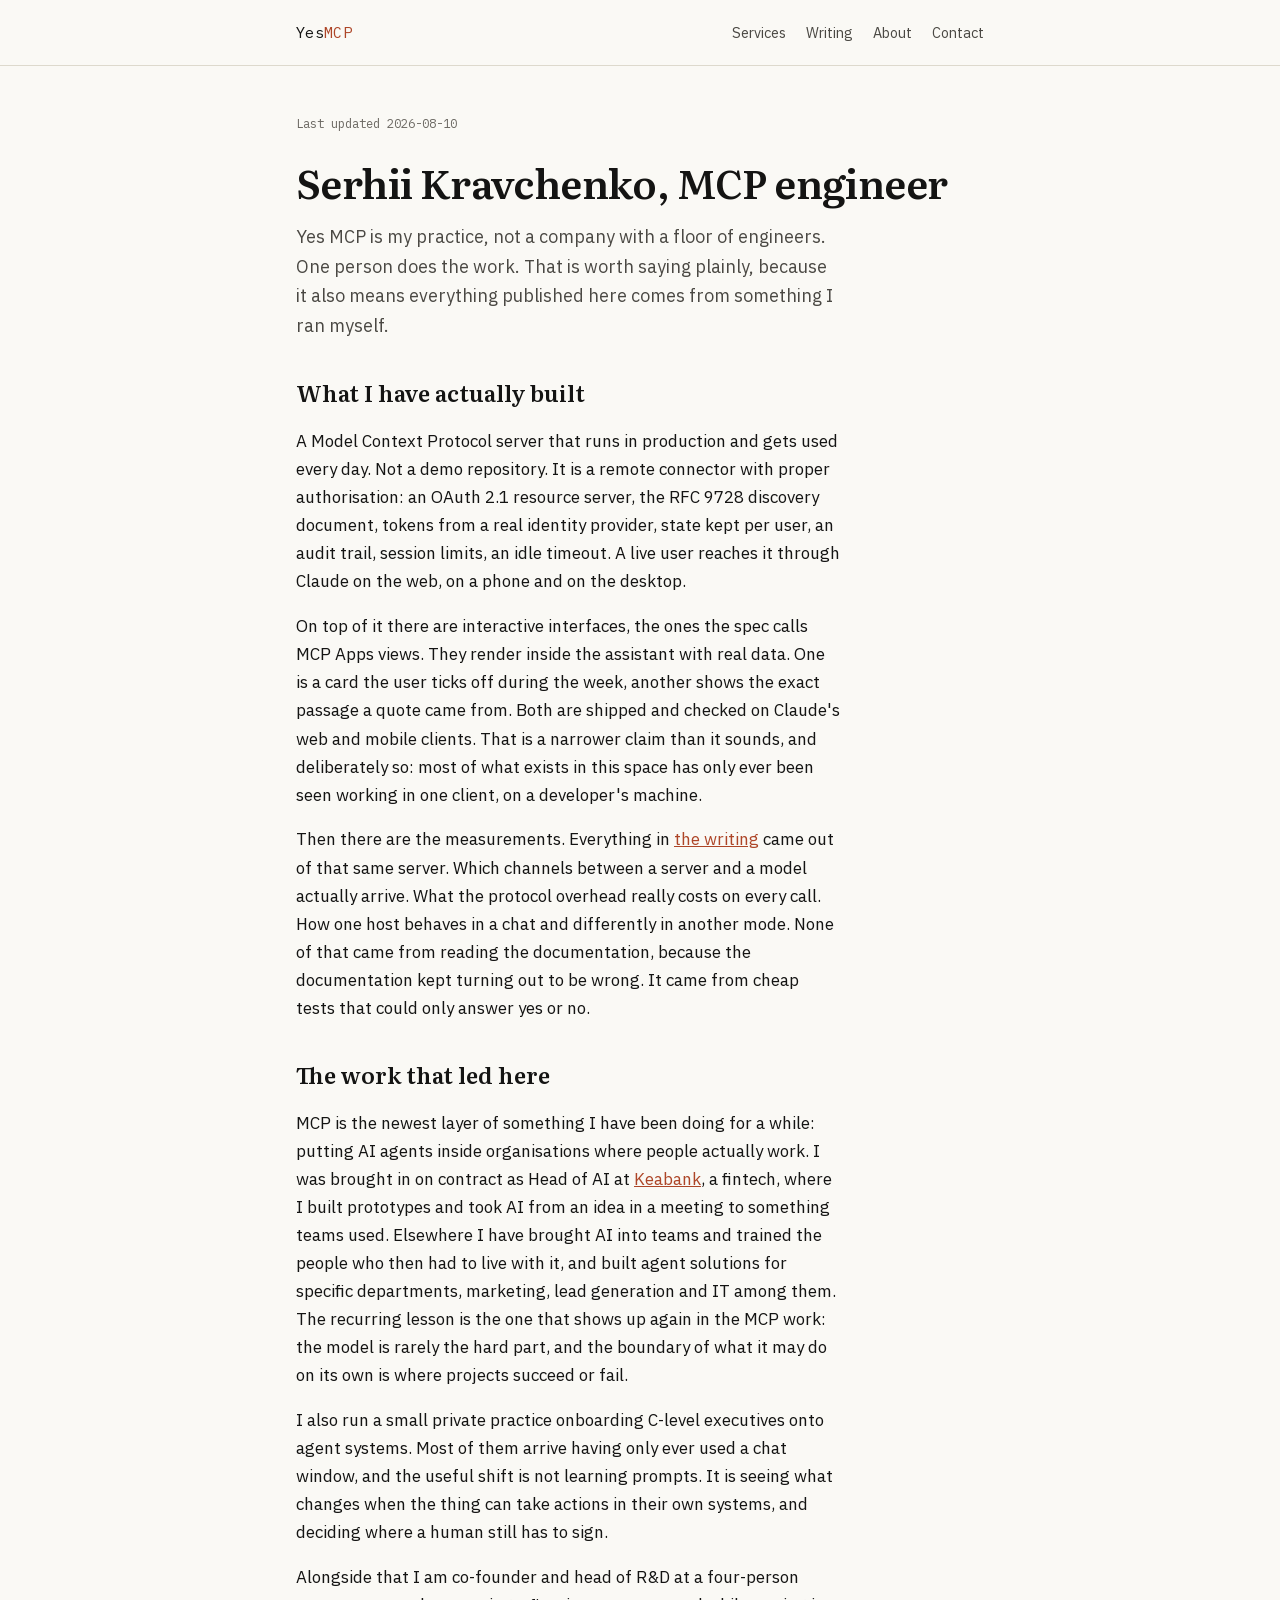
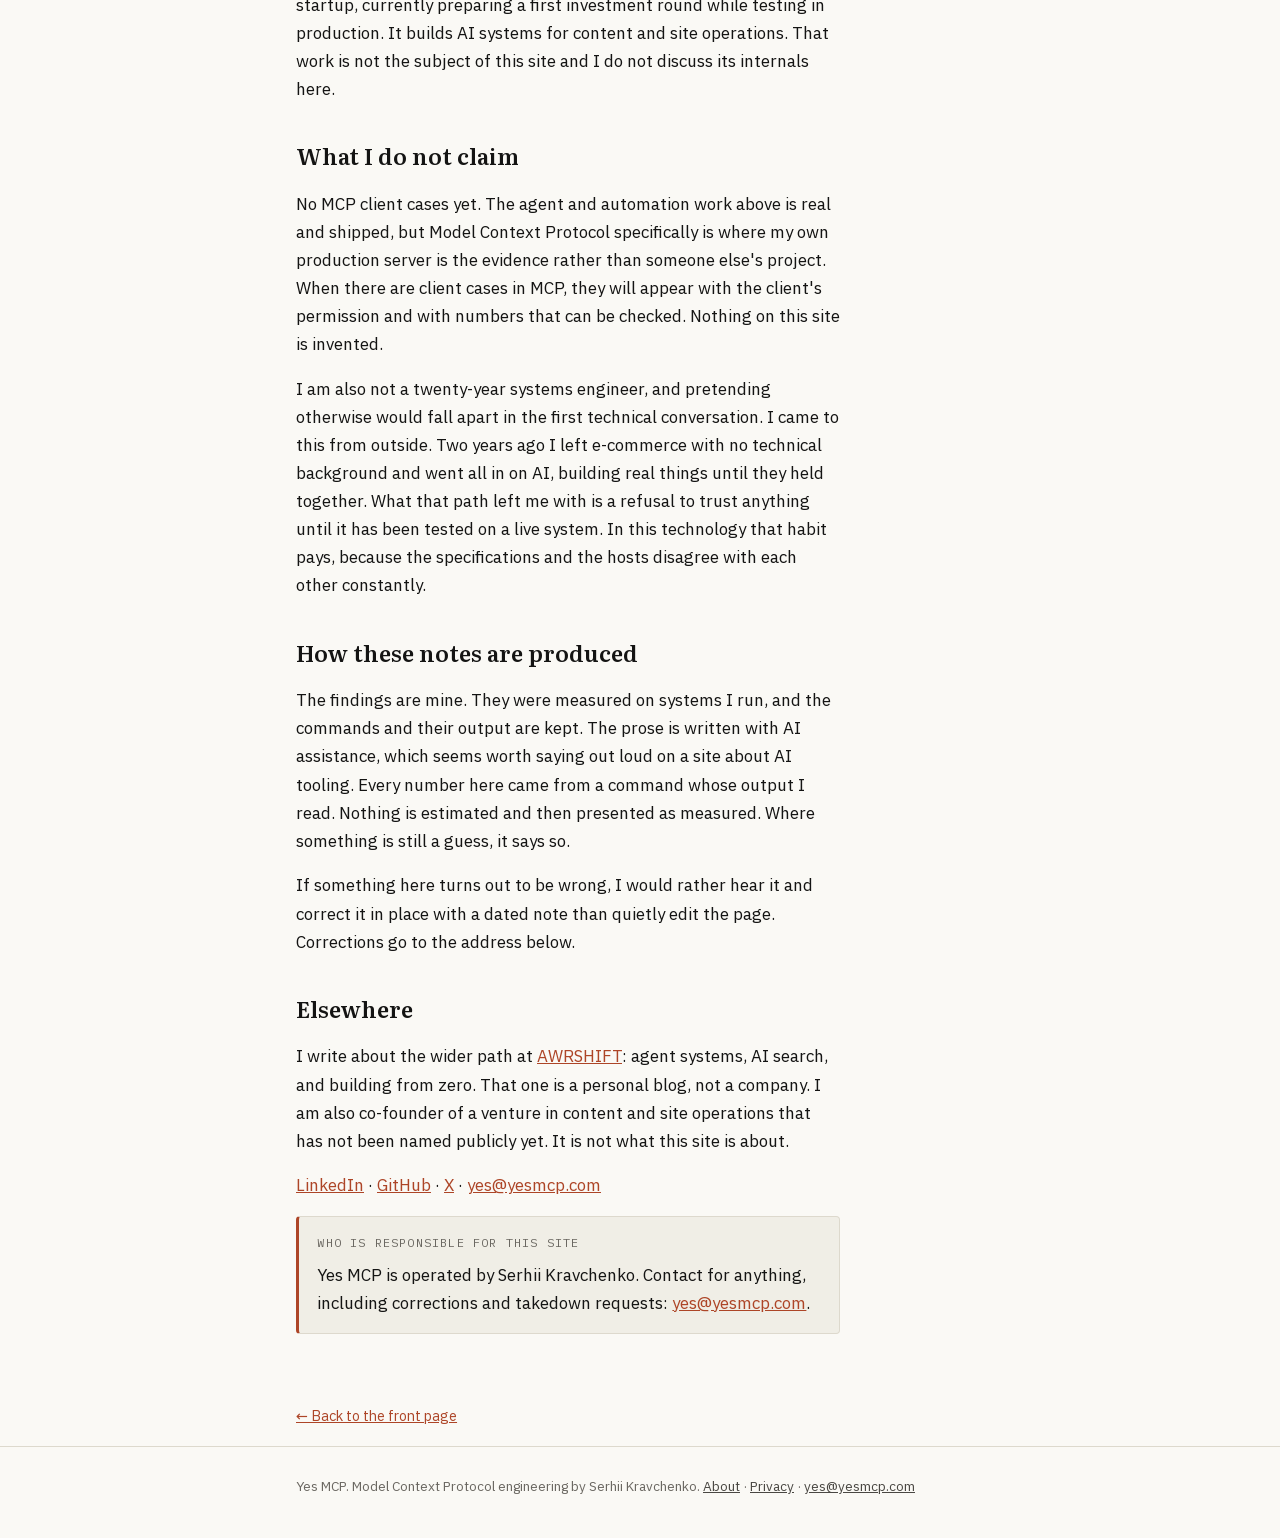
==== commit 118bc050: "About: name Keabank and the Head of AI contract role (owner approved) Owner confirmed the client may" ====
--- a/about/index.html
+++ b/about/index.html
@@ -4,7 +4,7 @@
 <meta charset="utf-8">
 <meta name="viewport" content="width=device-width, initial-scale=1">
 <title>About: Serhii Kravchenko, MCP engineer | Yes MCP</title>
-<meta name="description" content="Who runs Yes MCP: Serhii Kravchenko, MCP engineer. A production MCP server with OAuth and interactive UI inside AI assistants, plus years of putting AI agents into real teams across HR, sales, marketing and IT.">
+<meta name="description" content="Who runs Yes MCP: Serhii Kravchenko, MCP engineer. A production MCP server with OAuth and interactive UI inside AI assistants, Head of AI on contract at the fintech Keabank, and years of putting AI agents into real teams across HR, sales, marketing and IT.">
 <link rel="canonical" href="https://yesmcp.com/about/">
 <meta property="og:title" content="About: Serhii Kravchenko, MCP engineer">
 <meta property="og:description" content="Who runs Yes MCP, what has been built and measured, and how these notes are produced.">
@@ -22,9 +22,13 @@
       "@id": "https://yesmcp.com/#serhii",
       "name": "Serhii Kravchenko",
       "jobTitle": "MCP engineer",
-      "description": "MCP engineer. Builds and hardens Model Context Protocol servers for companies: production servers with OAuth 2.1, interactive MCP Apps interfaces inside AI assistants, and measurement of how hosts really behave. Has deployed AI agents inside organisations across HR, sales, marketing, lead generation and IT, trained the teams that use them, and onboards C-level executives onto agent systems. Co-founder and head of R&D at a startup building AI systems for content and site operations.",
+      "description": "MCP engineer. Builds and hardens Model Context Protocol servers for companies: production servers with OAuth 2.1, interactive MCP Apps interfaces inside AI assistants, and measurement of how hosts really behave. Engaged on contract as Head of AI at the fintech Keabank. Has deployed AI agents inside organisations across HR, sales, marketing, lead generation and IT, trained the teams that use them, and onboards C-level executives onto agent systems. Co-founder and head of R&D at a startup building AI systems for content and site operations.",
       "url": "https://yesmcp.com/about/",
       "worksFor": {"@id": "https://yesmcp.com/#organization"},
+      "hasOccupation": [
+        {"@type": "Occupation", "name": "MCP engineer"},
+        {"@type": "Occupation", "name": "Head of AI (contract), Keabank"}
+      ],
       "knowsAbout": ["Model Context Protocol", "MCP servers", "MCP Apps", "OAuth 2.1", "AI agent integration", "LLM tool design", "AI adoption in organisations", "agent systems for HR and sales", "executive AI onboarding"],
       "sameAs": [
         "https://www.linkedin.com/in/awrshift/",
@@ -104,11 +108,13 @@
 
   <p>
     MCP is the newest layer of something I have been doing for a while: putting AI agents inside
-    organisations where people actually work. I have built prototypes for a fintech bank, brought AI
-    into teams and trained the people who then had to live with it, and built agent solutions for
-    specific departments, marketing, lead generation and IT among them. The recurring lesson is the
-    same one that shows up in the MCP work: the model is rarely the hard part, and the boundary of
-    what it may do on its own is where projects succeed or fail.
+    organisations where people actually work. I was brought in on contract as Head of AI at
+    <a href="https://keabank.com/" rel="nofollow">Keabank</a>, a fintech, where I built prototypes and
+    took AI from an idea in a meeting to something teams used. Elsewhere I have brought AI into teams
+    and trained the people who then had to live with it, and built agent solutions for specific
+    departments, marketing, lead generation and IT among them. The recurring lesson is the one that
+    shows up again in the MCP work: the model is rarely the hard part, and the boundary of what it may
+    do on its own is where projects succeed or fail.
   </p>
 
   <p>
